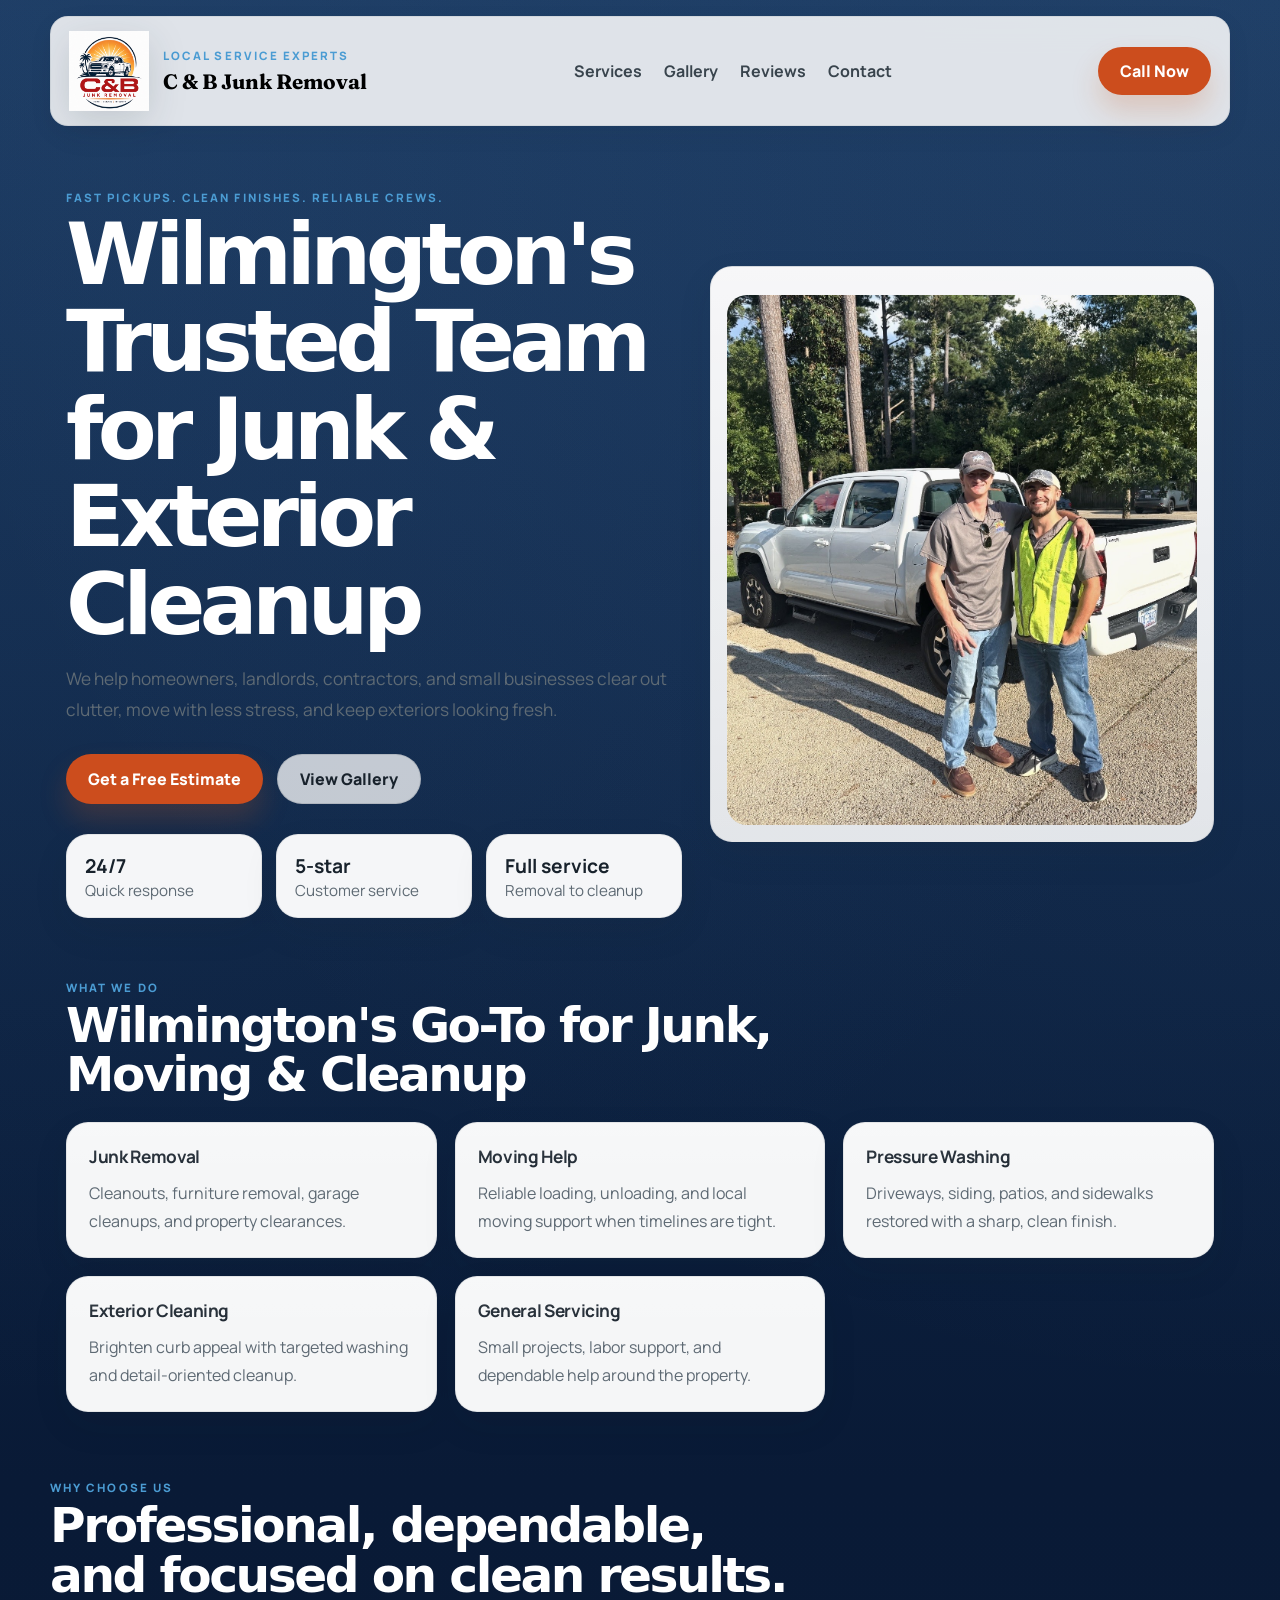
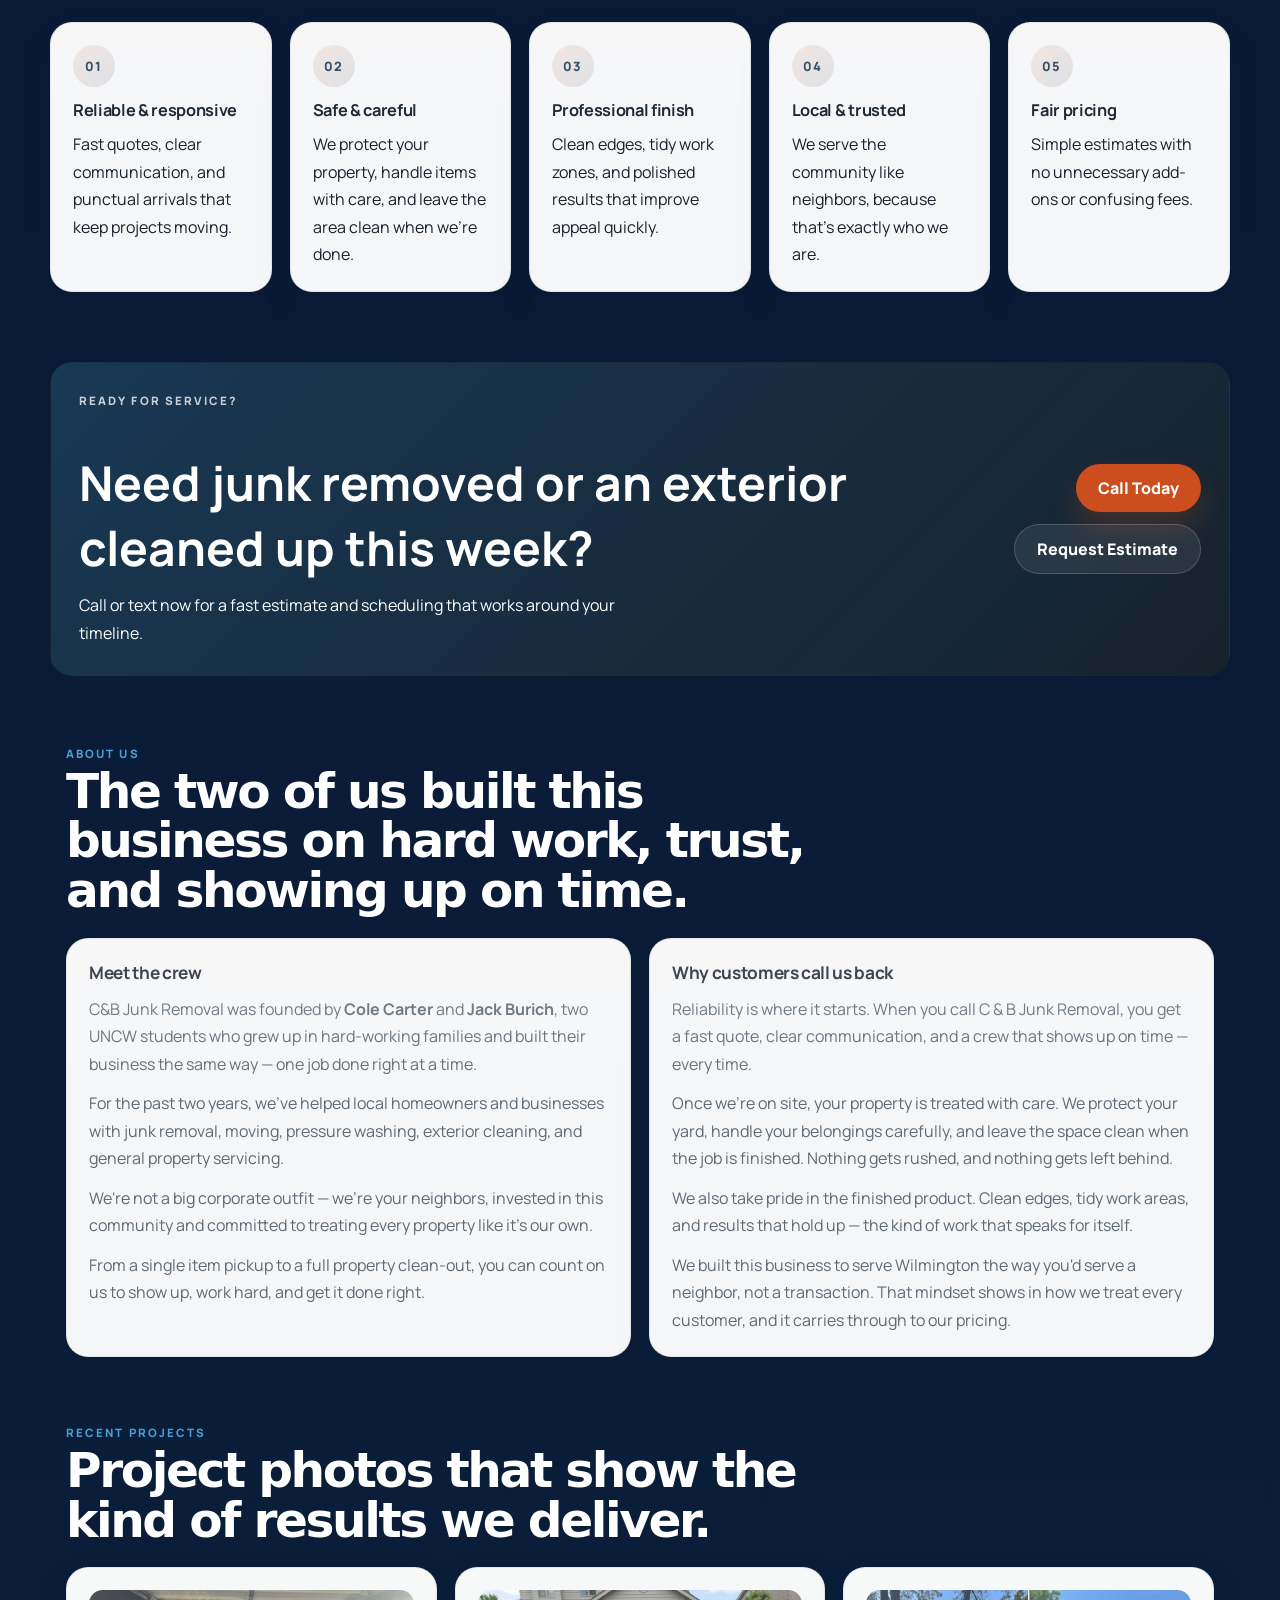
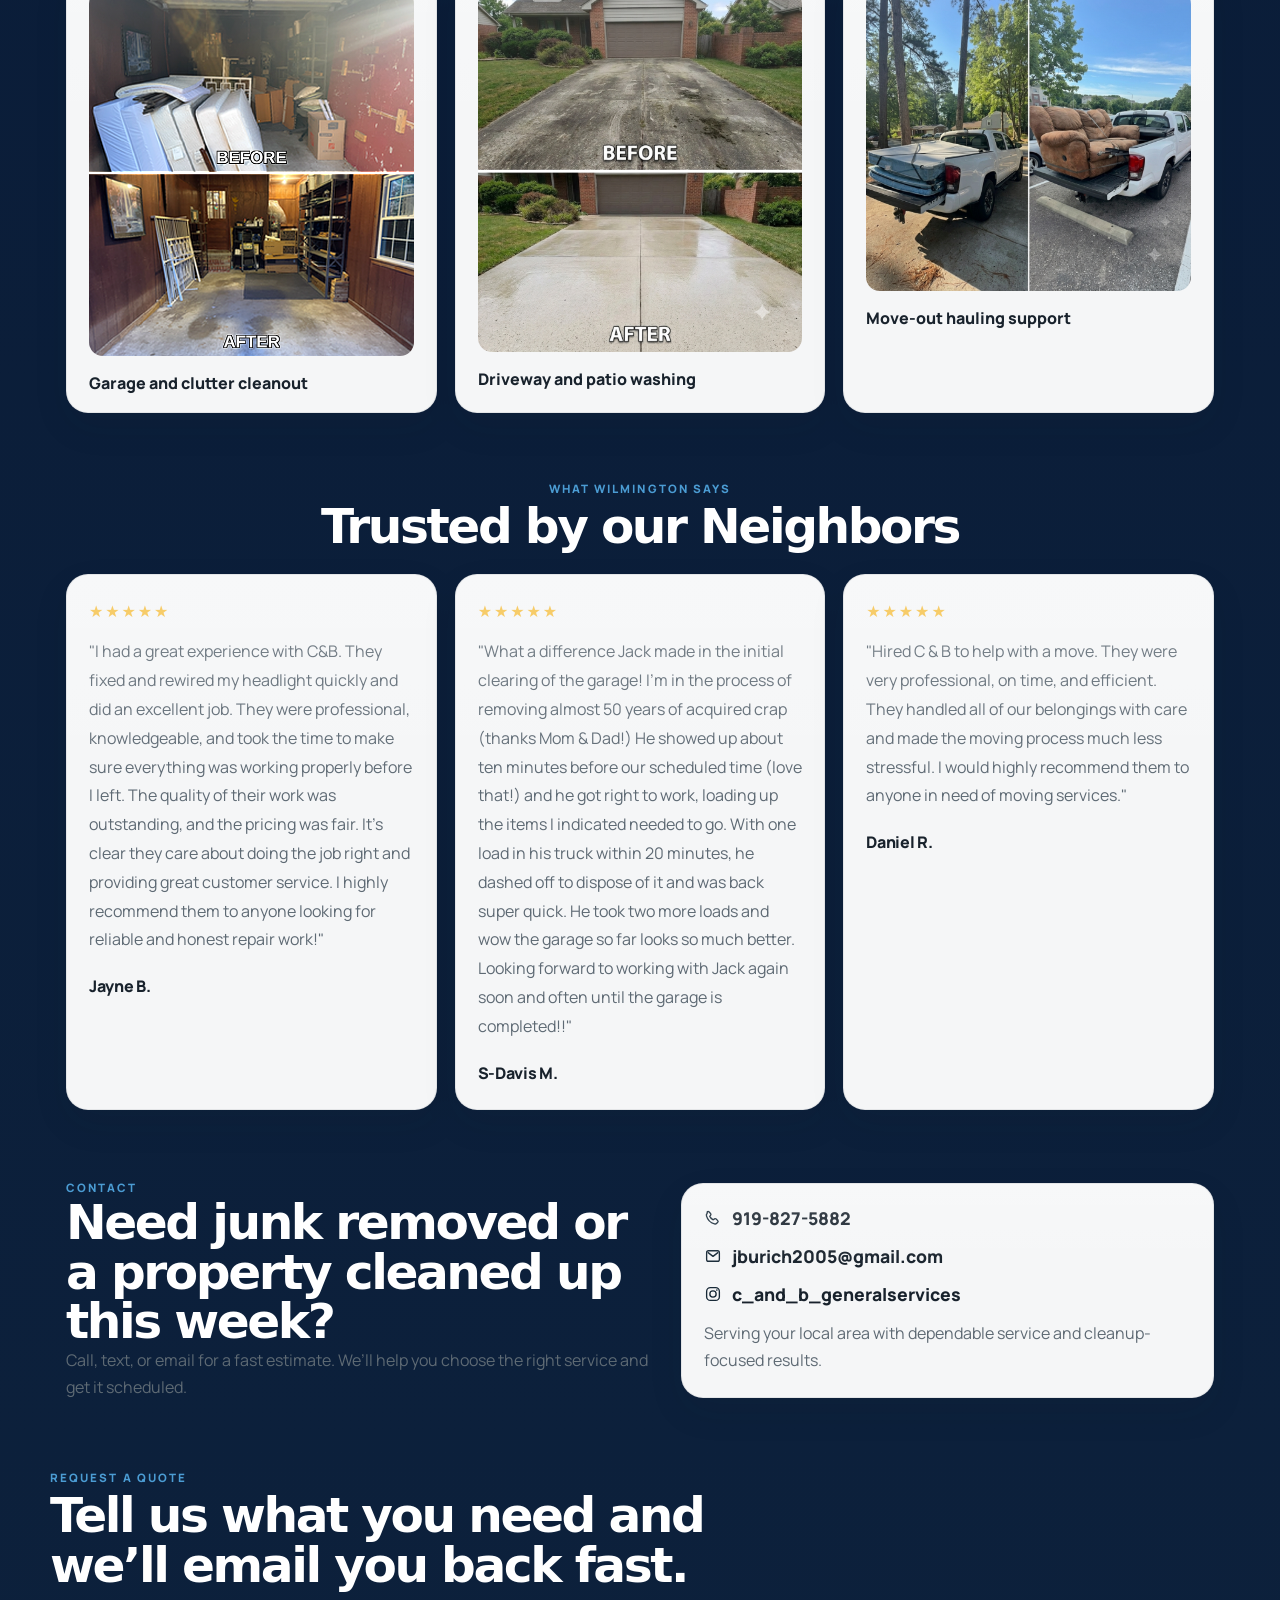
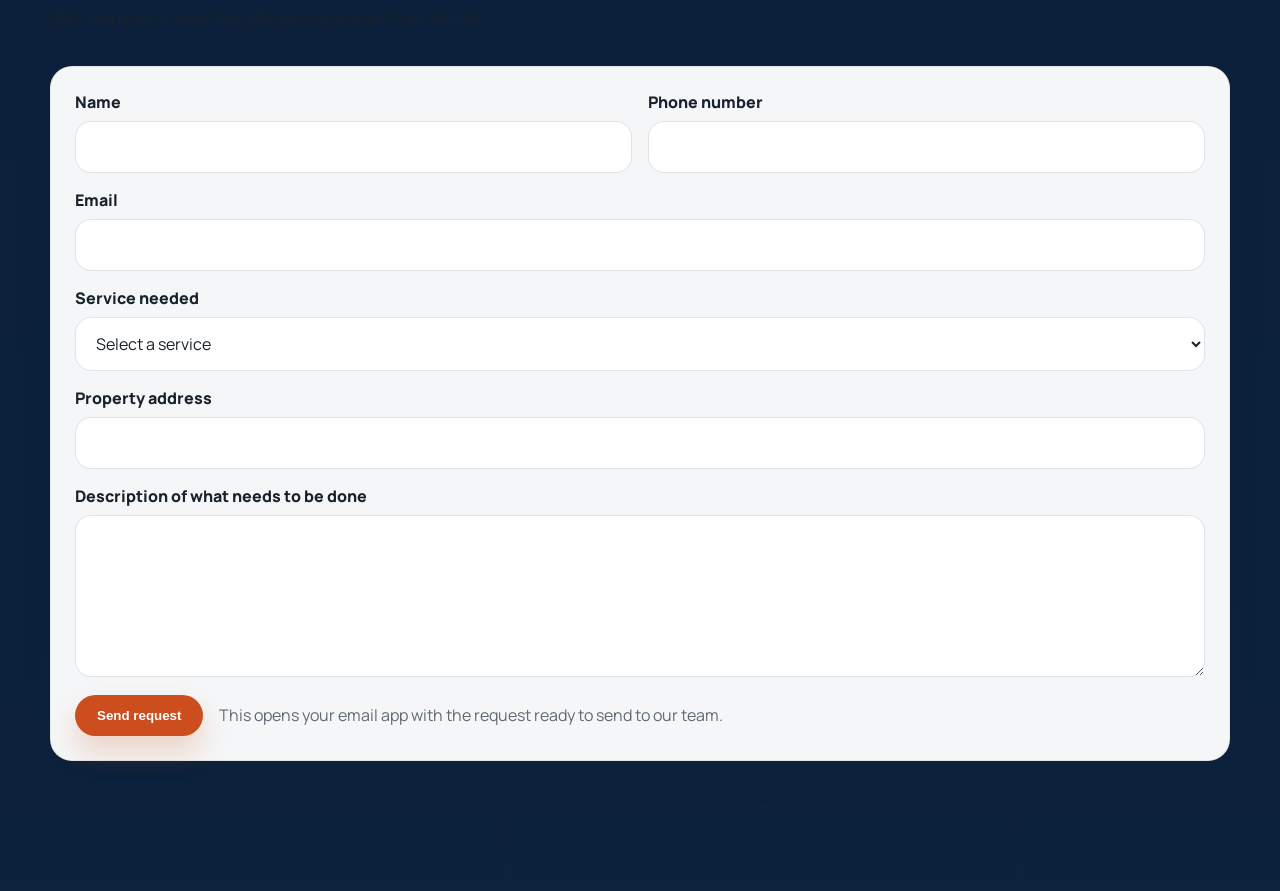
==== index.html @ 9bd2bd41 "Add files via upload" ====
<!DOCTYPE html>
<html lang="en">
  <head>
    <meta charset="UTF-8" />
    <meta name="viewport" content="width=device-width, initial-scale=1.0" />
    <title>C & B Junk Removal | Junk Removal, Moving, Pressure Washing & More</title>
    <meta
      name="description"
      content="C & B Junk Removal offers junk removal, moving, pressure washing, exterior cleaning, and general servicing for homes and businesses."
    />
    <link rel="preconnect" href="https://fonts.googleapis.com" />
    <link rel="preconnect" href="https://fonts.gstatic.com" crossorigin />
    <link
      href="https://fonts.googleapis.com/css2?family=Manrope:wght@400;500;600;700;800&family=Fraunces:opsz,wght@9..144,600;9..144,700&display=swap"
      rel="stylesheet"
    />
    <link rel="stylesheet" href="styles.css" />
  </head>
  <body>
    <header class="site-header">
      <div class="brand-wrap">
        <img class="brand-logo" src="assets/Logo copy.png" alt="C & B Junk Removal logo" />
        <div>
          <p class="eyebrow">Local service experts</p>
          <p class="brand-name">C & B Junk Removal</p>
        </div>
      </div>
      <nav class="site-nav" aria-label="Primary">
        <a href="#services">Services</a>
        <a href="gallery.html">Gallery</a>
        <a href="#reviews">Reviews</a>
        <a href="#contact">Contact</a>
      </nav>
      <a class="call-button" href="tel:+15555550123">Call Now</a>
    </header>

    <main>
      <section class="hero">
        <div class="hero-copy">
          <p class="eyebrow">Fast pickups. Clean finishes. Reliable crews.</p>
          <h1>Wilmington's Trusted Team for Junk & Exterior Cleanup</h1>
          <p class="hero-text">
            We help homeowners, landlords, contractors, and small businesses clear out clutter,
            move with less stress, and keep exteriors looking fresh.
          </p>
          <div class="hero-actions">
            <a class="primary-button" href="#contact">Get a Free Estimate</a>
            <a class="secondary-button" href="gallery.html">View Gallery</a>
          </div>
          <ul class="hero-stats" aria-label="Business highlights">
            <li><strong>24/7</strong><span>Quick response</span></li>
            <li><strong>5-star</strong><span>Customer service</span></li>
            <li><strong>Full service</strong><span>Removal to cleanup</span></li>
          </ul>
        </div>
        <div class="hero-card">
          <img src="assets/The boys.jpg" alt="The C & B Junk Removal team standing beside their truck" />
        </div>
      </section>

      <section class="service-strip" id="services">
        <div class="section-heading">
          <p class="eyebrow">What we do</p>
          <h2>Wilmington's Go-To for Junk, Moving & Cleanup</h2>
        </div>
        <div class="service-grid">
          <article>
            <h3>Junk Removal</h3>
            <p>Cleanouts, furniture removal, garage cleanups, and property clearances.</p>
          </article>
          <article>
            <h3>Moving Help</h3>
            <p>Reliable loading, unloading, and local moving support when timelines are tight.</p>
          </article>
          <article>
            <h3>Pressure Washing</h3>
            <p>Driveways, siding, patios, and sidewalks restored with a sharp, clean finish.</p>
          </article>
          <article>
            <h3>Exterior Cleaning</h3>
            <p>Brighten curb appeal with targeted washing and detail-oriented cleanup.</p>
          </article>
          <article>
            <h3>General Servicing</h3>
            <p>Small projects, labor support, and dependable help around the property.</p>
          </article>
        </div>
      </section>

      <section class="trust-section">
        <div class="section-heading">
          <p class="eyebrow">Why choose us</p>
          <h2>Professional, dependable, and focused on clean results.</h2>
        </div>
        <div class="trust-grid">
          <article>
            <span class="trust-icon">01</span>
            <h3>Reliable & responsive</h3>
            <p>Fast quotes, clear communication, and punctual arrivals that keep projects moving.</p>
          </article>
          <article>
            <span class="trust-icon">02</span>
            <h3>Safe & careful</h3>
            <p>We protect your property, handle items with care, and leave the area clean when we’re done.</p>
          </article>
          <article>
            <span class="trust-icon">03</span>
            <h3>Professional finish</h3>
            <p>Clean edges, tidy work zones, and polished results that improve appeal quickly.</p>
          </article>
          <article>
            <span class="trust-icon">04</span>
            <h3>Local & trusted</h3>
            <p>We serve the community like neighbors, because that’s exactly who we are.</p>
          </article>
          <article>
            <span class="trust-icon">05</span>
            <h3>Fair pricing</h3>
            <p>Simple estimates with no unnecessary add-ons or confusing fees.</p>
          </article>
        </div>
      </section>

      <section class="cta-band">
        <div>
          <p class="eyebrow">Ready for service?</p>
          <h2>Need junk removed or an exterior cleaned up this week?</h2>
          <p>Call or text now for a fast estimate and scheduling that works around your timeline.</p>
        </div>
        <div class="cta-band-actions">
          <a class="call-button" href="tel:+19198275882">Call Today</a>
          <a class="secondary-button" href="#contact">Request Estimate</a>
        </div>
      </section>

      <section class="about-section">
        <div class="section-heading">
          <p class="eyebrow">About us</p>
          <h2>The two of us built this business on hard work, trust, and showing up on time.</h2>
        </div>
        <div class="about-grid">
          <article>
            <h3>Meet the crew</h3>
            <p>C&amp;B Junk Removal was founded by <strong>Cole Carter</strong> and <strong>Jack Burich</strong>, two UNCW students who grew up in hard-working families and built their business the same way — one job done right at a time.</p>
            <p>For the past two years, we've helped local homeowners and businesses with junk removal, moving, pressure washing, exterior cleaning, and general property servicing.</p>
            <p>We're not a big corporate outfit — we're your neighbors, invested in this community and committed to treating every property like it's our own.</p>
            <p>From a single item pickup to a full property clean-out, you can count on us to show up, work hard, and get it done right.</p>
          </article>
          <article>
            <h3>Why customers call us back</h3>
            <p>Reliability is where it starts. When you call C &amp; B Junk Removal, you get a fast quote, clear communication, and a crew that shows up on time — every time.</p>
            <p>Once we're on site, your property is treated with care. We protect your yard, handle your belongings carefully, and leave the space clean when the job is finished. Nothing gets rushed, and nothing gets left behind.</p>
            <p>We also take pride in the finished product. Clean edges, tidy work areas, and results that hold up — the kind of work that speaks for itself.</p>
            <p>We built this business to serve Wilmington the way you'd serve a neighbor, not a transaction. That mindset shows in how we treat every customer, and it carries through to our pricing.</p>
          </article>
        </div>
      </section>

      <section class="gallery-section" id="projects">
        <div class="section-heading">
          <p class="eyebrow">Recent projects</p>
          <h2>Project photos that show the kind of results we deliver.</h2>
        </div>
        <div class="gallery-grid">
          <figure>
            <img src="assets/before_after_1230x1385_white_divider.png" alt="Before and after cleanup project" />
            <figcaption>Garage and clutter cleanout</figcaption>
          </figure>
          <figure>
            <img src="assets/driveway_before_after_white_divider.png" alt="Pressure washing project before and after placeholder" />
            <figcaption>Driveway and patio washing</figcaption>
          </figure>
          <figure>
            <img src="assets/Gemini_Generated_Image_x7207xx7207xx720.png" alt="Moving and hauling project before and after placeholder" />
            <figcaption>Move-out hauling support</figcaption>
          </figure>
        </div>
      </section>

      <section class="reviews-section" id="reviews">
        <div class="section-heading">
          <p class="eyebrow">What Wilmington Says</p>
          <h2>Trusted by our Neighbors</h2>
        </div>
        <div class="reviews-grid">
          <blockquote>
            <div class="review-stars" aria-label="5 out of 5 stars">&#9733;&#9733;&#9733;&#9733;&#9733;</div>
            "I had a great experience with C&B. They fixed and rewired my headlight quickly and did an excellent job. They were professional, knowledgeable, and took the time to make sure everything was working properly before I left. The quality of their work was outstanding, and the pricing was fair. It’s clear they care about doing the job right and providing great customer service. I highly recommend them to anyone looking for reliable and honest repair work!"
            <cite>Jayne B.</cite>
          </blockquote>
          <blockquote>
            <div class="review-stars" aria-label="5 out of 5 stars">&#9733;&#9733;&#9733;&#9733;&#9733;</div>
              "What a difference Jack made in the initial clearing of the garage! I'm in the process of removing almost 50 years of acquired crap (thanks Mom &amp; Dad!) He showed up about ten minutes before our scheduled time (love that!) and he got right to work, loading up the items I indicated needed to go. With one load in his truck within 20 minutes, he dashed off to dispose of it and was back super quick. He took two more loads and wow the garage so far looks so much better. Looking forward to working with Jack again soon and often until the garage is completed!!"
            <cite>S-Davis M.</cite>
          </blockquote>
          <blockquote>
            <div class="review-stars" aria-label="5 out of 5 stars">&#9733;&#9733;&#9733;&#9733;&#9733;</div>
            "Hired C & B to help with a move. They were very professional, on time, and efficient. They handled all of our belongings with care and made the moving process much less stressful. I would highly recommend them to anyone in need of moving services."
            <cite>Daniel R.</cite>
          </blockquote>
        </div>
      </section>

      <section class="contact-section" id="contact">
        <div>
          <p class="eyebrow">Contact</p>
          <h2>Need junk removed or a property cleaned up this week?</h2>
          <p>
            Call, text, or email for a fast estimate. We’ll help you choose the right service and get it scheduled.
          </p>
        </div>
        <div class="contact-card">
          <a class="contact-link contact-link-phone" href="tel:+19198275882">919-827-5882</a>
          <a class="contact-link contact-link-email" href="mailto:jburich2005@gmail.com">jburich2005@gmail.com</a>
          <a class="contact-link contact-link-instagram" href="https://www.instagram.com/c_and_b_generalservices/" target="_blank" rel="noopener noreferrer">c_and_b_generalservices</a>
          <p>Serving your local area with dependable service and cleanup-focused results.</p>
        </div>
      </section>

      <section class="quote-section" id="quote">
        <div class="section-heading quote-heading">
          <p class="eyebrow">Request a quote</p>
          <h2>Tell us what you need and we’ll email you back fast.</h2>
          <p>We’ll help you choose the right service and get it scheduled.</p>
        </div>

        <form class="quote-form" id="quote-form">
          <div class="quote-form-grid">
            <label class="form-field">
              <span>Name</span>
              <input type="text" name="name" autocomplete="name" required />
            </label>
            <label class="form-field">
              <span>Phone number</span>
              <input type="tel" name="phone" autocomplete="tel" required />
            </label>
            <label class="form-field quote-full-width">
              <span>Email</span>
              <input type="email" name="email" autocomplete="email" required />
            </label>
            <label class="form-field quote-full-width">
              <span>Service needed</span>
              <select name="service" required>
                <option value="" selected disabled>Select a service</option>
                <option>Junk Removal</option>
                <option>Moving Help</option>
                <option>Pressure Washing</option>
                <option>Exterior Cleaning</option>
                <option>General Servicing</option>
              </select>
            </label>
            <label class="form-field quote-full-width">
              <span>Property address</span>
              <input type="text" name="address" autocomplete="street-address" required />
            </label>
            <label class="form-field quote-full-width">
              <span>Description of what needs to be done</span>
              <textarea name="details" rows="6" required></textarea>
            </label>
          </div>
          <div class="quote-form-actions">
            <button class="primary-button form-submit" type="submit">Send request</button>
            <p class="form-note">This opens your email app with the request ready to send to our team.</p>
          </div>
        </form>
      </section>
    </main>

    <script src="script.js"></script>
  </body>
</html>
---- styles.css ----
:root {
  color-scheme: dark light;
  --bg: #091A36;
  --panel: rgba(255, 255, 255, 0.96);
  --panel-strong: #ffffff;
  --text: #18222c;
  --muted: #5e6a74;
  --brand: #cc4d1d;
  --brand-dark: #9a3f14;
  --accent: #193a56;
  --border: rgba(24, 34, 44, 0.08);
  --shadow: 0 14px 36px rgba(24, 34, 44, 0.08);
}

* {
  box-sizing: border-box;
}

html {
  scroll-behavior: smooth;
}

body {
  margin: 0;
  font-family: "Manrope", system-ui, sans-serif;
  color: var(--text);
  background-color: var(--bg);
  background:
    radial-gradient(circle at top left, rgba(72, 110, 160, 0.22), transparent 24%),
    radial-gradient(circle at right top, rgba(126, 171, 230, 0.12), transparent 24%),
    linear-gradient(180deg, #123055 0%, #091A36 26%, #0d223d 100%);
}

a {
  color: inherit;
  text-decoration: none;
}

img {
  display: block;
  max-width: 100%;
}

main {
  width: min(1180px, calc(100% - 32px));
  margin: 0 auto;
  padding: 22px 0 96px;
}

.site-header,
.hero,
.service-strip,
.about-section,
.gallery-section,
.reviews-section,
.contact-section {
  width: min(1180px, calc(100% - 32px));
  margin: 0 auto;
}

.site-header {
  position: sticky;
  top: 16px;
  z-index: 20;
  width: min(1180px, calc(100% - 32px));
  display: flex;
  align-items: center;
  justify-content: space-between;
  gap: 18px;
  padding: 14px 18px;
  margin-top: 16px;
  background: rgba(255, 255, 255, 0.86);
  backdrop-filter: blur(18px);
  border: 1px solid rgba(24, 34, 44, 0.07);
  border-radius: 18px;
  box-shadow: 0 8px 24px rgba(24, 34, 44, 0.06);
}

.brand-wrap {
  display: flex;
  align-items: center;
  gap: 14px;
}

.brand-logo {
  width: 80px;
  height: 80px;
  filter: drop-shadow(0 10px 18px rgba(20, 32, 42, 0.14));
}

.eyebrow {
  margin: 0 0 6px;
  text-transform: uppercase;
  letter-spacing: 0.18em;
  font-size: 0.72rem;
  font-weight: 800;
  color: #4B9CD3;
}

.brand-name {
  margin: 0;
  font-family: "Fraunces", Georgia, serif;
  font-size: 1.3rem;
  font-weight: 700;
}

.site-nav {
  display: flex;
  gap: 22px;
  color: #39444d;
  font-weight: 700;
}

.site-nav a:hover,
.site-nav a:focus-visible {
  color: var(--text);
}

.call-button,
.primary-button,
.secondary-button {
  display: inline-flex;
  align-items: center;
  justify-content: center;
  border-radius: 999px;
  padding: 13px 22px;
  font-weight: 800;
  transition: transform 0.2s ease, box-shadow 0.2s ease, background 0.2s ease, border-color 0.2s ease;
}

.call-button,
.primary-button {
  background: var(--brand);
  color: #fff;
  box-shadow: 0 16px 28px rgba(204, 92, 30, 0.22);
}

.secondary-button {
  background: rgba(255, 255, 255, 0.75);
  border: 1px solid rgba(24, 34, 44, 0.12);
}

.call-button:hover,
.primary-button:hover,
.secondary-button:hover {
  transform: translateY(-2px);
}

.hero {
  display: grid;
  grid-template-columns: 1.1fr 0.9fr;
  gap: 28px;
  align-items: center;
  min-height: 78vh;
  padding: 42px 0 28px;
}

.hero-copy h1,
.section-heading h2,
.contact-section h2 {
  margin: 0;
  font-family: "Montserrat", system-ui, sans-serif;
  font-weight: 700;
  line-height: 1.02;
  color: #ffffff;
}

.hero-text-row {
  display: grid;
  grid-template-columns: minmax(0, 1.2fr) minmax(240px, 0.8fr);
  gap: 18px;
  align-items: stretch;
  margin-top: 24px;
}

.hero-inline-image {
  margin: 0;
  padding: 0;
  border-radius: 22px;
  overflow: hidden;
  background: rgba(255, 255, 255, 0.82);
  border: 1px solid rgba(24, 34, 44, 0.08);
  box-shadow: 0 12px 30px rgba(24, 34, 44, 0.08);
}

.hero-inline-image img {
  display: block;
  width: 100%;
  height: 100%;
  min-height: 100%;
  object-fit: cover;
}

.hero-copy h1 {
  font-size: clamp(3rem, 6.7vw, 5.8rem);
  letter-spacing: -0.065em;
  max-width: 10.5ch;
  margin-bottom: 16px;
}

.hero-text,
.section-note,
.service-grid p,
.about-grid p,
.contact-section p,
.contact-card p,
blockquote,
figcaption {
  color: var(--muted);
}

.hero-text {
  font-size: 1.08rem;
  line-height: 1.78;
  margin: 0;
}

.hero-actions {
  display: flex;
  flex-wrap: wrap;
  gap: 14px;
  margin: 28px 0 0;
}

.hero-stats {
  list-style: none;
  display: grid;
  grid-template-columns: repeat(3, minmax(0, 1fr));
  gap: 14px;
  padding: 0;
  margin: 30px 0 0;
}

.hero-stats li,
.hero-card,
.service-grid article,
.about-grid article,
.trust-grid article,
.reviews-grid blockquote,
.contact-card,
figure,
.cta-band {
  background: var(--panel);
  backdrop-filter: blur(18px);
  border: 1px solid var(--border);
  border-radius: 22px;
  box-shadow: var(--shadow);
}

.hero-stats li {
  padding: 18px 18px 16px;
}

.hero-stats strong {
  display: block;
  font-size: 1.2rem;
  color: var(--text);
}

.hero-stats span {
  color: var(--muted);
  font-size: 0.95rem;
}

.hero-card {
  padding: 16px;
  background:
    linear-gradient(180deg, rgba(255, 255, 255, 0.96), rgba(255, 255, 255, 0.88)),
    linear-gradient(135deg, rgba(204, 77, 29, 0.08), rgba(25, 58, 86, 0.08));
}

.hero-card img {
  width: 100%;
  border-radius: 20px;
  margin-top: 12px;
}

.hero-badge {
  display: flex;
  align-items: center;
  justify-content: center;
  gap: 8px;
  background: rgba(25, 58, 86, 0.08);
  color: var(--accent);
  border-radius: 999px;
  padding: 10px 14px;
  font-weight: 800;
  font-size: 0.87rem;
  text-align: center;
}

.hero-caption {
  padding: 18px 6px 8px;
}

.hero-caption p {
  margin: 0;
  font-weight: 800;
}

.hero-caption span,
.section-note {
  display: block;
  margin-top: 6px;
  line-height: 1.6;
}

.section-heading {
  max-width: 760px;
  margin-bottom: 22px;
}

.reviews-section .section-heading {
  margin-left: auto;
  margin-right: auto;
  text-align: center;
}

.reviews-section .section-heading h2 {
  margin-left: auto;
  margin-right: auto;
}

.section-heading h2,
.contact-section h2 {
  font-size: clamp(1.95rem, 3.8vw, 3.2rem);
  letter-spacing: -0.05em;
}

.brand-name {
  color: #000000;
}

.service-strip,
.about-section,
.gallery-section,
.reviews-section,
.contact-section,
.trust-section,
.quote-section {
  padding: 34px 0;
}

.service-strip,
.about-section,
.gallery-section,
.reviews-section,
.contact-section,
.trust-section,
.quote-section,
.cta-band {
  scroll-margin-top: 110px;
}

.service-grid,
.about-grid,
.reviews-grid,
.gallery-grid,
.trust-grid {
  display: grid;
  gap: 18px;
}

.service-grid {
  grid-template-columns: repeat(3, minmax(0, 1fr));
}

.trust-grid {
  grid-template-columns: repeat(5, minmax(0, 1fr));
}

.service-grid article,
.about-grid article,
.trust-grid article,
.reviews-grid blockquote,
.contact-card,
figure {
  padding: 22px;
}

.service-grid h3,
.about-grid h3 {
  margin: 0 0 12px;
  font-size: 1.08rem;
}

.trust-grid h3 {
  margin: 12px 0 10px;
  font-size: 1.02rem;
}

.trust-icon {
  display: inline-flex;
  align-items: center;
  justify-content: center;
  width: 42px;
  height: 42px;
  border-radius: 50%;
  background: linear-gradient(135deg, rgba(204, 77, 29, 0.12), rgba(25, 58, 86, 0.12));
  color: var(--accent);
  font-weight: 900;
  font-size: 0.8rem;
  letter-spacing: 0.08em;
}

.service-grid p,
.about-grid p,
.trust-grid p,
.contact-section p,
.contact-card p {
  margin: 0;
  line-height: 1.72;
}

.about-grid article p + p {
  margin-top: 12px;
}

.service-grid article,
.about-grid article,
.trust-grid article,
.reviews-grid blockquote,
.contact-card,
figure {
  position: relative;
  overflow: hidden;
}

.service-grid article::before,
.about-grid article::before,
.trust-grid article::before,
.reviews-grid blockquote::before,
.contact-card::before,
figure::before {
  content: "";
  position: absolute;
  inset: 0;
  background: linear-gradient(180deg, rgba(255, 255, 255, 0.2), transparent 40%);
  pointer-events: none;
}

.service-grid article:hover,
.about-grid article:hover,
.trust-grid article:hover,
.reviews-grid blockquote:hover,
.contact-card:hover,
figure:hover {
  transform: translateY(-3px);
  box-shadow: 0 24px 48px rgba(24, 34, 44, 0.1);
}

.service-grid article,
.about-grid article,
.trust-grid article,
.reviews-grid blockquote,
.contact-card,
figure {
  transition: transform 0.2s ease, box-shadow 0.2s ease;
}

.about-grid {
  grid-template-columns: repeat(2, minmax(0, 1fr));
}

.gallery-grid {
  grid-template-columns: repeat(3, minmax(0, 1fr));
}

.quote-section {
  display: grid;
  gap: 22px;
}

.quote-heading {
  margin-bottom: 0;
}

.quote-form {
  padding: 24px;
  background: var(--panel);
  border: 1px solid var(--border);
  border-radius: 22px;
  box-shadow: var(--shadow);
}

.quote-form-grid {
  display: grid;
  grid-template-columns: repeat(2, minmax(0, 1fr));
  gap: 16px;
}

.form-field {
  display: grid;
  gap: 8px;
}

.form-field span {
  font-weight: 800;
  color: var(--text);
}

.form-field input,
.form-field select,
.form-field textarea {
  width: 100%;
  border: 1px solid rgba(24, 34, 44, 0.12);
  border-radius: 16px;
  background: rgba(255, 255, 255, 0.98);
  color: var(--text);
  font: inherit;
  padding: 14px 16px;
  outline: none;
  transition: border-color 0.2s ease, box-shadow 0.2s ease;
}

.form-field textarea {
  resize: vertical;
  min-height: 150px;
}

.form-field input:focus,
.form-field select:focus,
.form-field textarea:focus {
  border-color: rgba(204, 77, 29, 0.55);
  box-shadow: 0 0 0 4px rgba(204, 77, 29, 0.12);
}

.quote-full-width {
  grid-column: 1 / -1;
}

.quote-form-actions {
  display: flex;
  align-items: center;
  gap: 16px;
  flex-wrap: wrap;
  margin-top: 18px;
}

.form-submit {
  border: none;
  cursor: pointer;
}

.form-note {
  margin: 0;
  color: var(--muted);
  line-height: 1.6;
}

body.gallery-page main {
  width: min(calc(100% - 24px), 1800px);
  max-width: none;
}

body.gallery-page .gallery-section,
body.gallery-page .cta-band,
body.gallery-page .site-header {
  width: min(calc(100% - 24px), 1800px);
  max-width: none;
}

body.gallery-page .gallery-grid {
  gap: 24px;
}

body.gallery-page .gallery-grid figure {
  padding: 24px 24px 20px;
}

body.gallery-page .gallery-grid figure img {
  border-radius: 18px;
}

figure {
  margin: 0;
}

figure img {
  width: 100%;
  border-radius: 16px;
  margin-bottom: 16px;
}

figcaption {
  font-weight: 800;
}

.reviews-grid {
  grid-template-columns: repeat(3, minmax(0, 1fr));
}

blockquote {
  margin: 0;
  font-size: 1rem;
  line-height: 1.78;
}

.review-stars {
  color: #f5c24b;
  font-size: 1rem;
  letter-spacing: 0.12em;
  font-weight: 700;
  margin-bottom: 12px;
}

blockquote cite {
  display: block;
  margin-top: 18px;
  color: var(--text);
  font-weight: 800;
  font-style: normal;
}

.contact-section {
  display: grid;
  grid-template-columns: 1fr 0.9fr;
  align-items: center;
  gap: 22px;
}

.contact-section .eyebrow {
  color: #4B9CD3;
}

.cta-band {
  display: flex;
  align-items: center;
  justify-content: space-between;
  gap: 24px;
  padding: 28px;
  margin: 36px auto;
  background:
    linear-gradient(135deg, rgba(25, 58, 86, 0.98), rgba(24, 34, 44, 0.96));
  color: #ffffff;
}

.cta-band .eyebrow {
  color: rgba(255, 255, 255, 0.76);
}

.cta-band h2,
.cta-band p {
  color: #ffffff;
}

.cta-band h2 {
  margin-bottom: 12px;
  font-size: clamp(1.9rem, 4vw, 3rem);
}

.cta-band p {
  margin: 0;
  max-width: 56ch;
  line-height: 1.7;
}

.cta-band-actions {
  display: flex;
  gap: 12px;
  flex-wrap: wrap;
  justify-content: flex-end;
}

.cta-band .call-button {
  background: var(--brand);
  color: #ffffff;
}

.cta-band .secondary-button {
  background: rgba(255, 255, 255, 0.08);
  color: #ffffff;
  border-color: rgba(255, 255, 255, 0.18);
}

.contact-card {
  display: grid;
  gap: 14px;
}

.contact-link {
  display: inline-flex;
  align-items: center;
  gap: 10px;
}

.contact-link::before {
  content: "";
  width: 18px;
  height: 18px;
  flex: 0 0 18px;
  background-repeat: no-repeat;
  background-position: center;
  background-size: contain;
}

.contact-link-phone::before {
  background-image: url("data:image/svg+xml,%3Csvg xmlns='http://www.w3.org/2000/svg' viewBox='0 0 24 24' fill='none'%3E%3Cpath d='M6.6 3.8l2.1 2.1c.6.6.7 1.5.2 2.2l-1.2 1.7c.9 2 2.6 3.7 4.6 4.6l1.7-1.2c.7-.5 1.6-.4 2.2.2l2.1 2.1c.6.6.6 1.6 0 2.2l-1.3 1.3c-.8.8-2 1.1-3.1.8-5.1-1.4-9.2-5.5-10.6-10.6-.3-1.1 0-2.3.8-3.1L4.4 3.8c.6-.6 1.6-.6 2.2 0Z' stroke='%23182A38' stroke-width='1.8' stroke-linecap='round' stroke-linejoin='round'/%3E%3C/svg%3E");
}

.contact-link-instagram::before {
  background-image: url("data:image/svg+xml,%3Csvg xmlns='http://www.w3.org/2000/svg' viewBox='0 0 24 24' fill='none'%3E%3Crect x='3.5' y='3.5' width='17' height='17' rx='5' stroke='%23182A38' stroke-width='1.8'/%3E%3Ccircle cx='12' cy='12' r='4.2' stroke='%23182A38' stroke-width='1.8'/%3E%3Ccircle cx='17.2' cy='6.8' r='1.1' fill='%23182A38'/%3E%3C/svg%3E");
}

.contact-link-email::before {
  background-image: url("data:image/svg+xml,%3Csvg xmlns='http://www.w3.org/2000/svg' viewBox='0 0 24 24' fill='none'%3E%3Crect x='3.5' y='5' width='17' height='14' rx='2.5' stroke='%23182A38' stroke-width='1.8'/%3E%3Cpath d='M5.5 7.5L12 12.5L18.5 7.5' stroke='%23182A38' stroke-width='1.8' stroke-linecap='round' stroke-linejoin='round'/%3E%3C/svg%3E");
}

.contact-card a {
  font-size: 1.1rem;
  font-weight: 800;
}

.contact-card a:hover {
  color: var(--brand-dark);
}

.reviews-grid blockquote {
  font-size: 1rem;
  line-height: 1.8;
}

.reviews-grid blockquote cite {
  display: block;
  margin-top: 18px;
  color: var(--text);
  font-weight: 800;
  font-style: normal;
}

.gallery-grid figure figcaption {
  color: var(--text);
}

.gallery-grid figure img {
  border-radius: 14px;
}

.gallery-grid figure {
  padding-bottom: 18px;
}

.gallery-empty-frame {
  min-height: 320px;
  border: 2px dashed rgba(24, 34, 44, 0.16);
  background:
    linear-gradient(180deg, rgba(255, 255, 255, 0.72), rgba(255, 255, 255, 0.9)),
    repeating-linear-gradient(
      45deg,
      rgba(24, 34, 44, 0.03),
      rgba(24, 34, 44, 0.03) 10px,
      rgba(24, 34, 44, 0.06) 10px,
      rgba(24, 34, 44, 0.06) 20px
    );
}

.gallery-empty-frame div {
  width: 100%;
  min-height: 250px;
  border-radius: 16px;
  border: 1px solid rgba(24, 34, 44, 0.08);
  background: rgba(255, 255, 255, 0.55);
}

.about-grid article h3,
.trust-grid article h3,
.service-grid article h3,
.reviews-grid blockquote cite {
  letter-spacing: -0.02em;
}

.site-header,
.hero,
.service-strip,
.about-section,
.gallery-section,
.reviews-section,
.contact-section {
  animation: rise 0.7s ease both;
}

@keyframes rise {
  from {
    opacity: 0;
    transform: translateY(16px);
  }
  to {
    opacity: 1;
    transform: translateY(0);
  }
}

@media (max-width: 1080px) {
  .site-header {
    width: min(1180px, calc(100% - 24px));
    flex-wrap: wrap;
  }

  .site-nav {
    order: 3;
    width: 100%;
    justify-content: center;
    flex-wrap: wrap;
  }

  .hero,
  .contact-section {
    grid-template-columns: 1fr;
  }

  .cta-band {
    flex-direction: column;
    align-items: flex-start;
  }

  .cta-band-actions {
    justify-content: flex-start;
  }

  .hero {
    min-height: auto;
    padding-top: 28px;
  }

  .hero-copy-top {
    grid-template-columns: 1fr;
  }

  .hero-text-row {
    grid-template-columns: 1fr;
  }

  .hero-inline-image {
    max-width: 280px;
    min-height: 280px;
  }

  .service-grid,
  .gallery-grid,
  .reviews-grid,
  .trust-grid,
  .quote-form-grid {
    grid-template-columns: repeat(2, minmax(0, 1fr));
  }
}

@media (max-width: 720px) {
  main,
  .site-header,
  .hero,
  .service-strip,
  .about-section,
  .gallery-section,
  .reviews-section,
  .contact-section {
    width: min(100% - 20px, 1180px);
  }

  .site-header {
    position: static;
    margin-top: 12px;
    padding: 14px 14px 16px;
    border-radius: 18px;
  }

  .hero-copy h1 {
    font-size: clamp(2.5rem, 13vw, 4rem);
  }

  .hero-inline-image {
    max-width: 100%;
    min-height: 240px;
  }

  .hero-stats,
  .about-grid,
  .service-grid,
  .gallery-grid,
  .reviews-grid,
  .trust-grid,
  .quote-form-grid {
    grid-template-columns: 1fr;
  }

  .quote-form-actions {
    display: grid;
  }

  .site-nav {
    gap: 16px;
  }

  .call-button,
  .primary-button,
  .secondary-button {
    width: 100%;
  }

  .hero-actions {
    display: grid;
  }

  .cta-band {
    padding: 22px;
  }

  .cta-band-actions,
  .cta-band .call-button,
  .cta-band .secondary-button {
    width: 100%;
  }
}
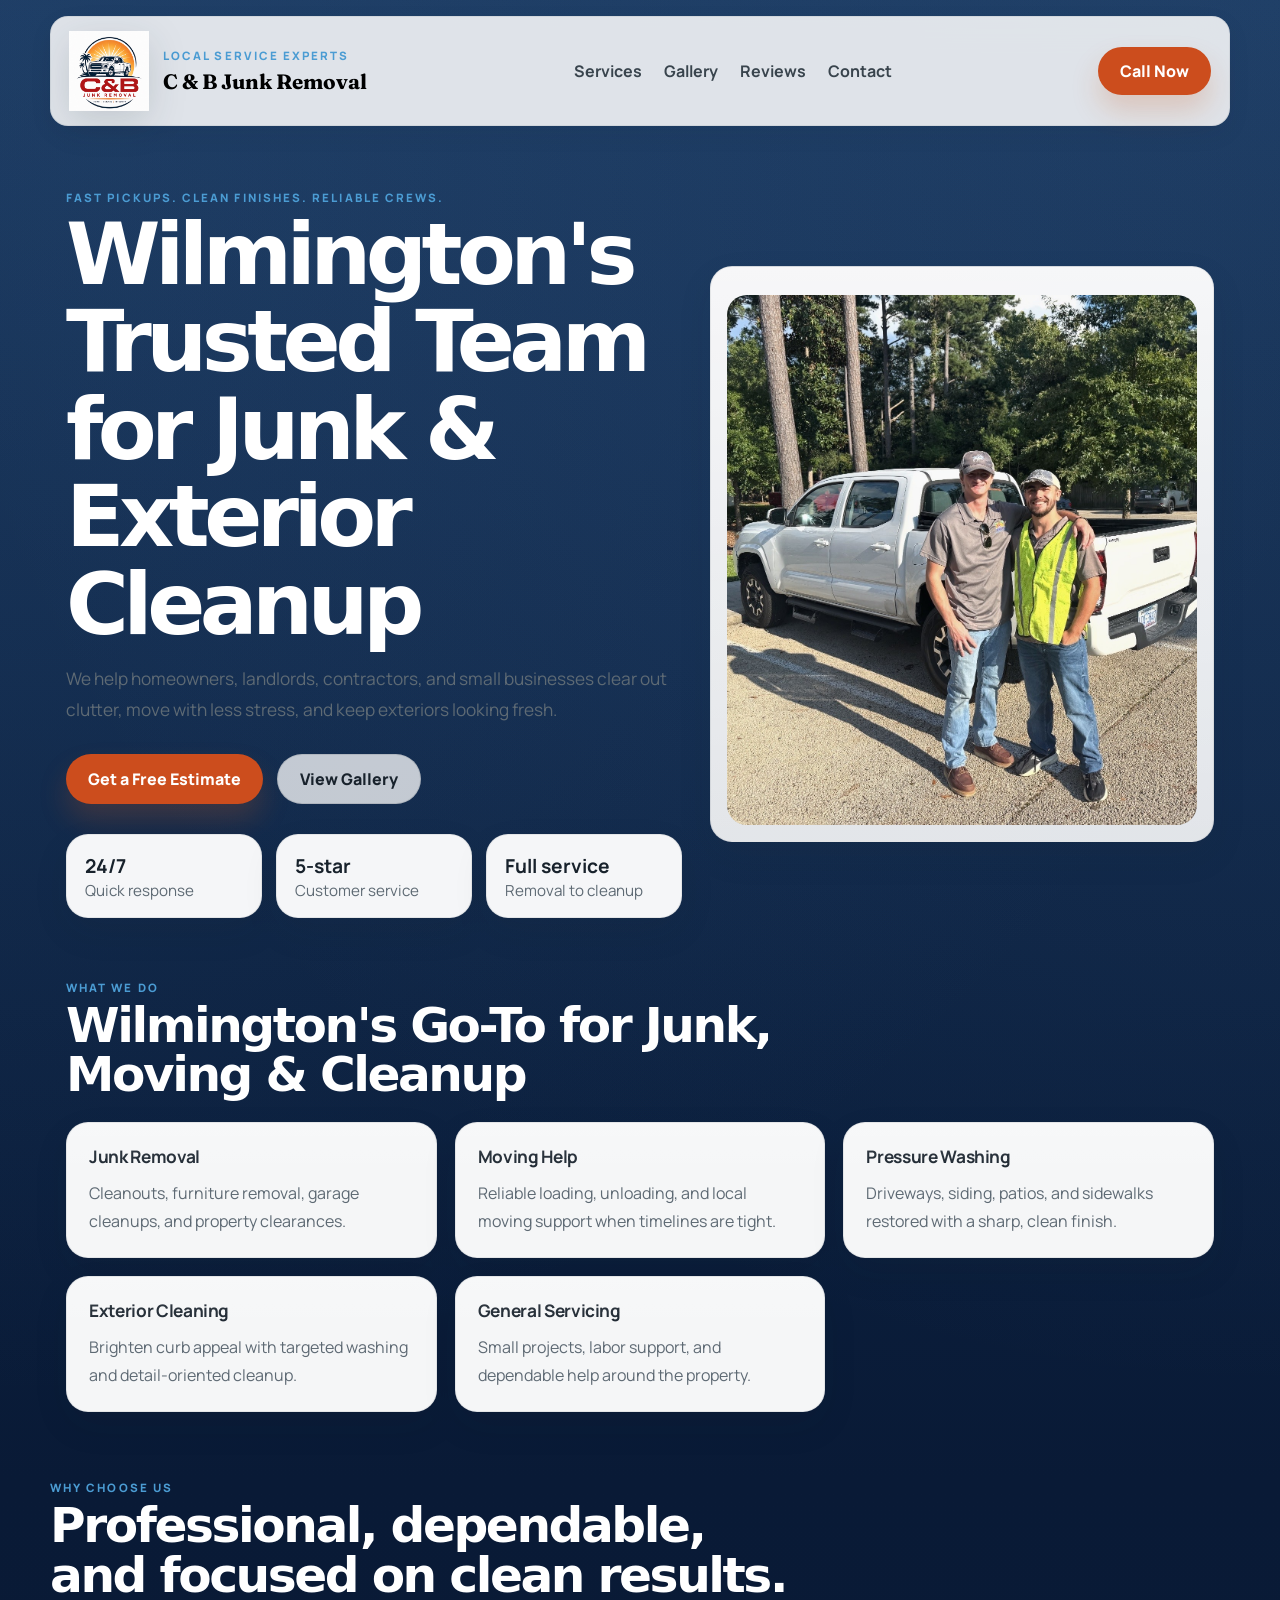
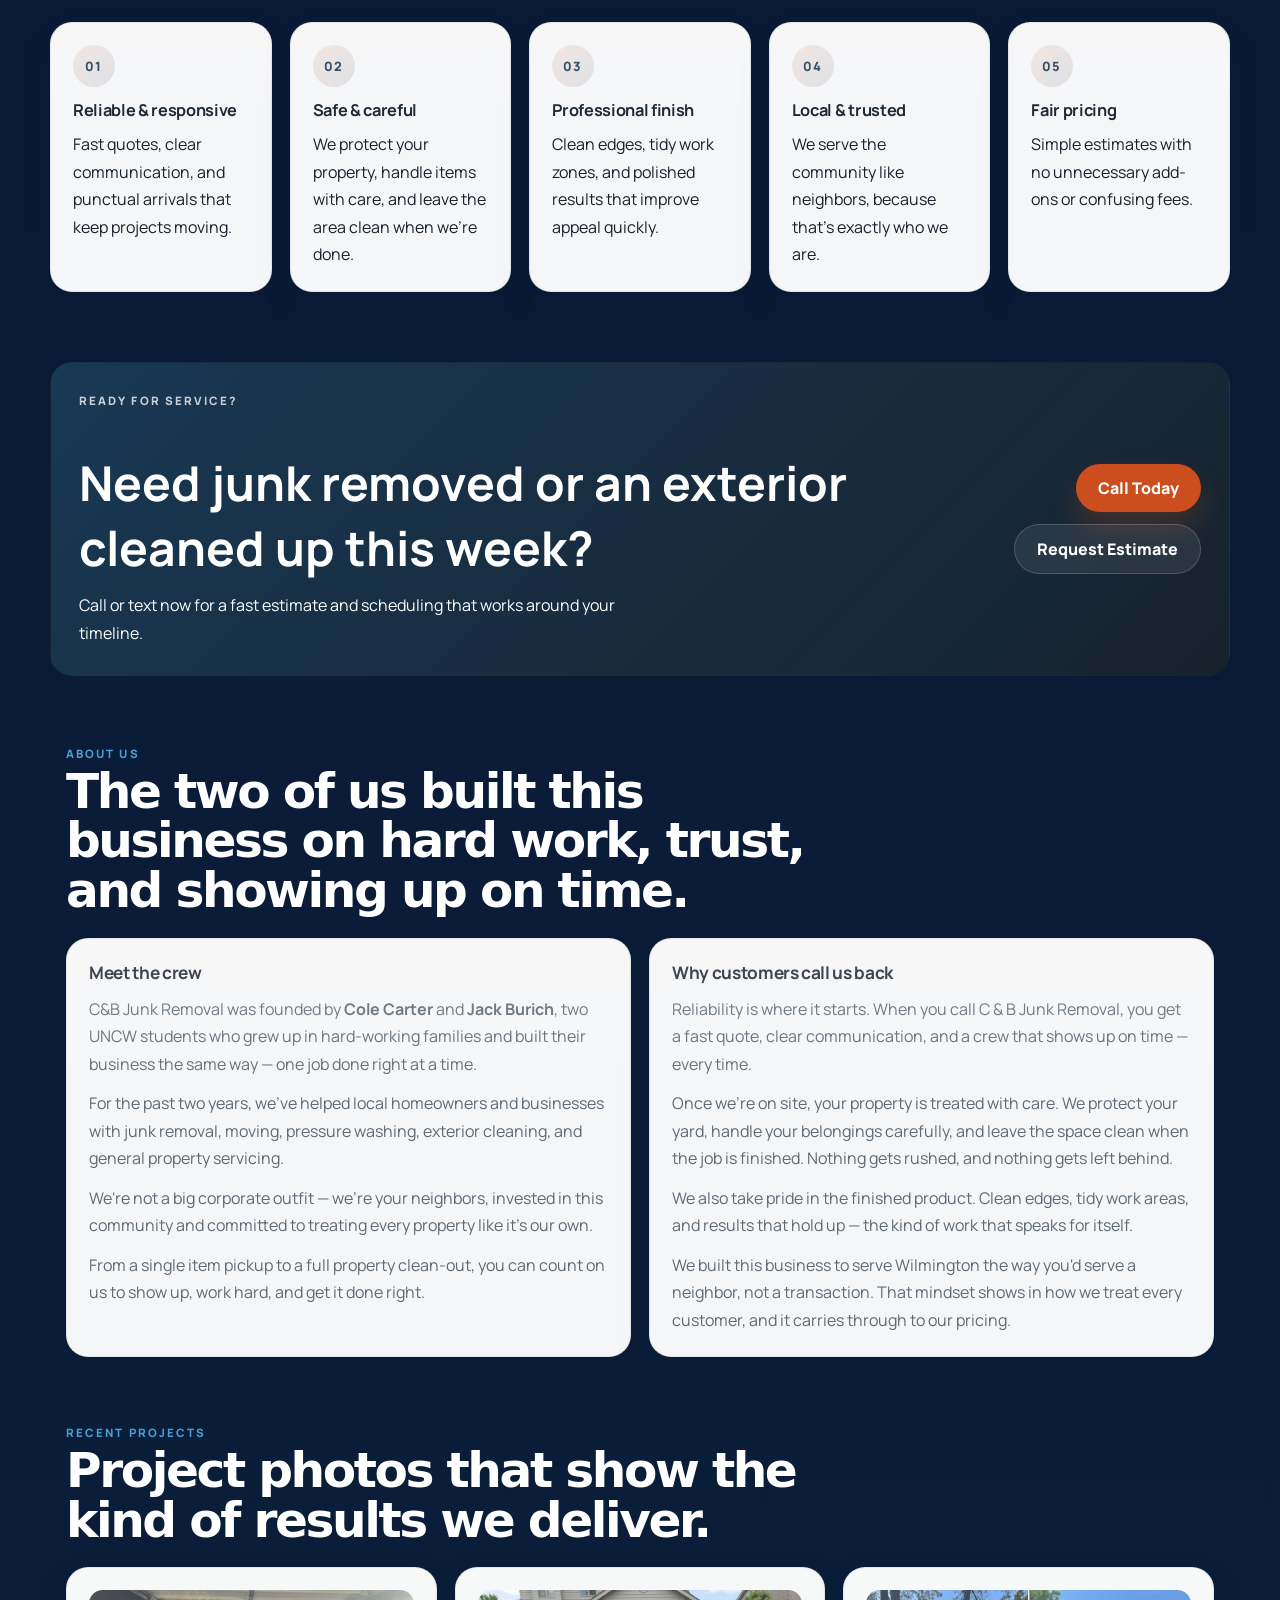
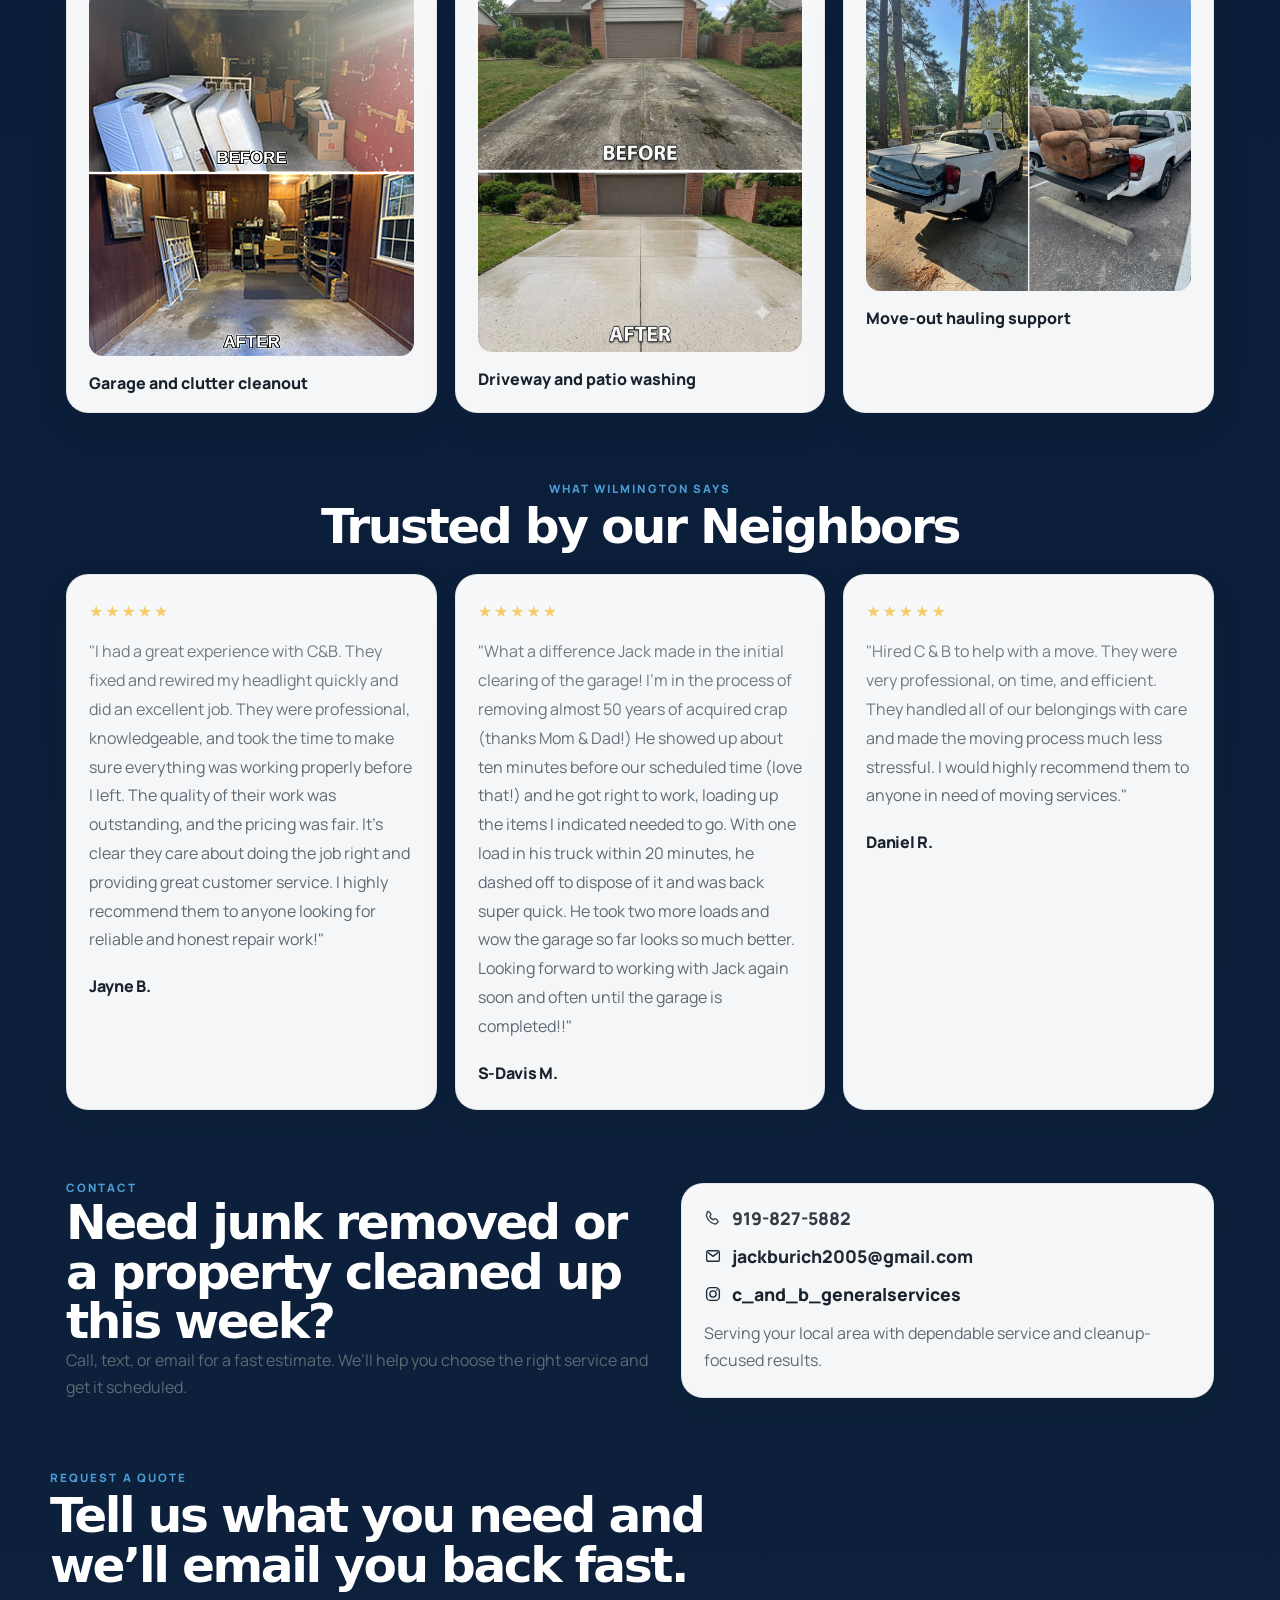
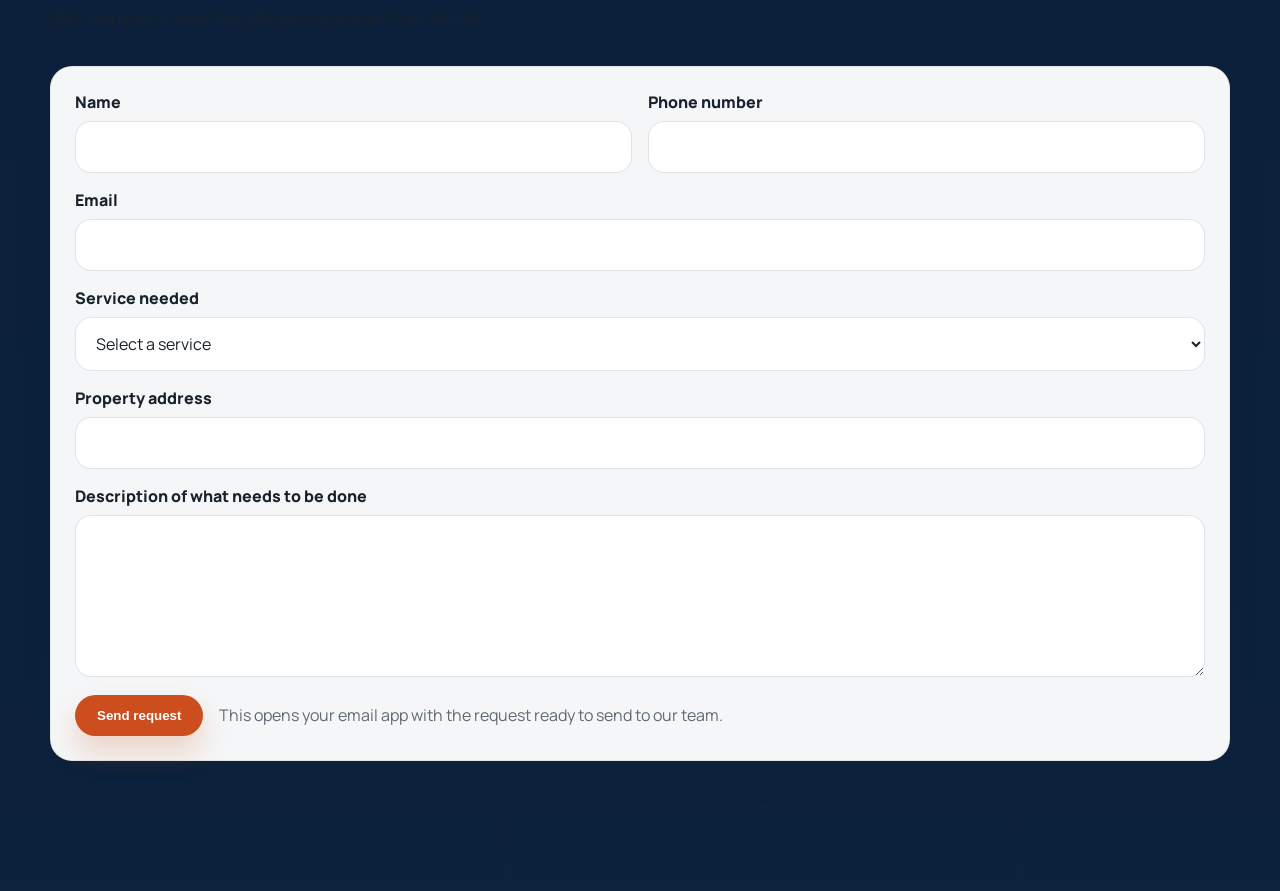
==== commit 577b4780: "Fix contact email" ====
--- a/index.html
+++ b/index.html
@@ -211,7 +211,7 @@
         </div>
         <div class="contact-card">
           <a class="contact-link contact-link-phone" href="tel:+19198275882">919-827-5882</a>
-          <a class="contact-link contact-link-email" href="mailto:jburich2005@gmail.com">jburich2005@gmail.com</a>
+          <a class="contact-link contact-link-email" href="mailto:jackburich2005@gmail.com">jackburich2005@gmail.com</a>
           <a class="contact-link contact-link-instagram" href="https://www.instagram.com/c_and_b_generalservices/" target="_blank" rel="noopener noreferrer">c_and_b_generalservices</a>
           <p>Serving your local area with dependable service and cleanup-focused results.</p>
         </div>
@@ -268,4 +268,4 @@
 
     <script src="script.js"></script>
   </body>
-</html>+</html>
